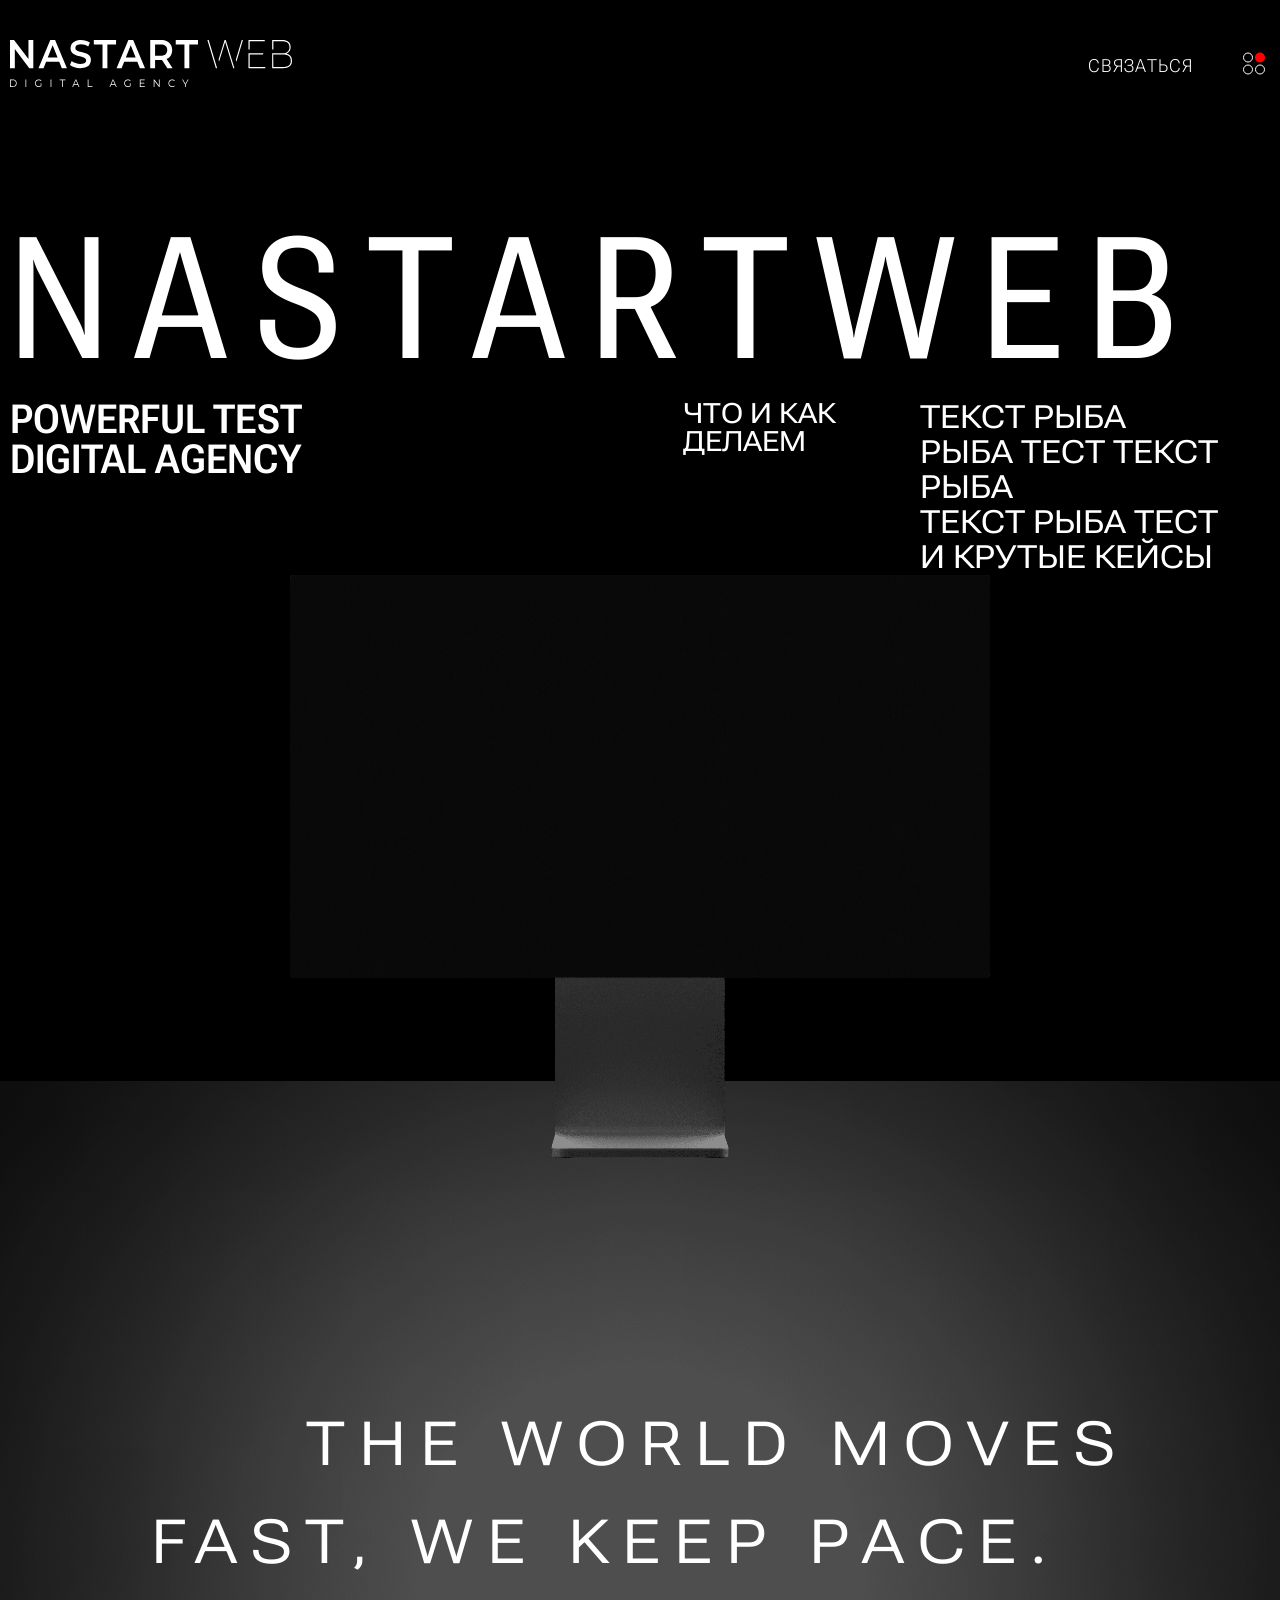
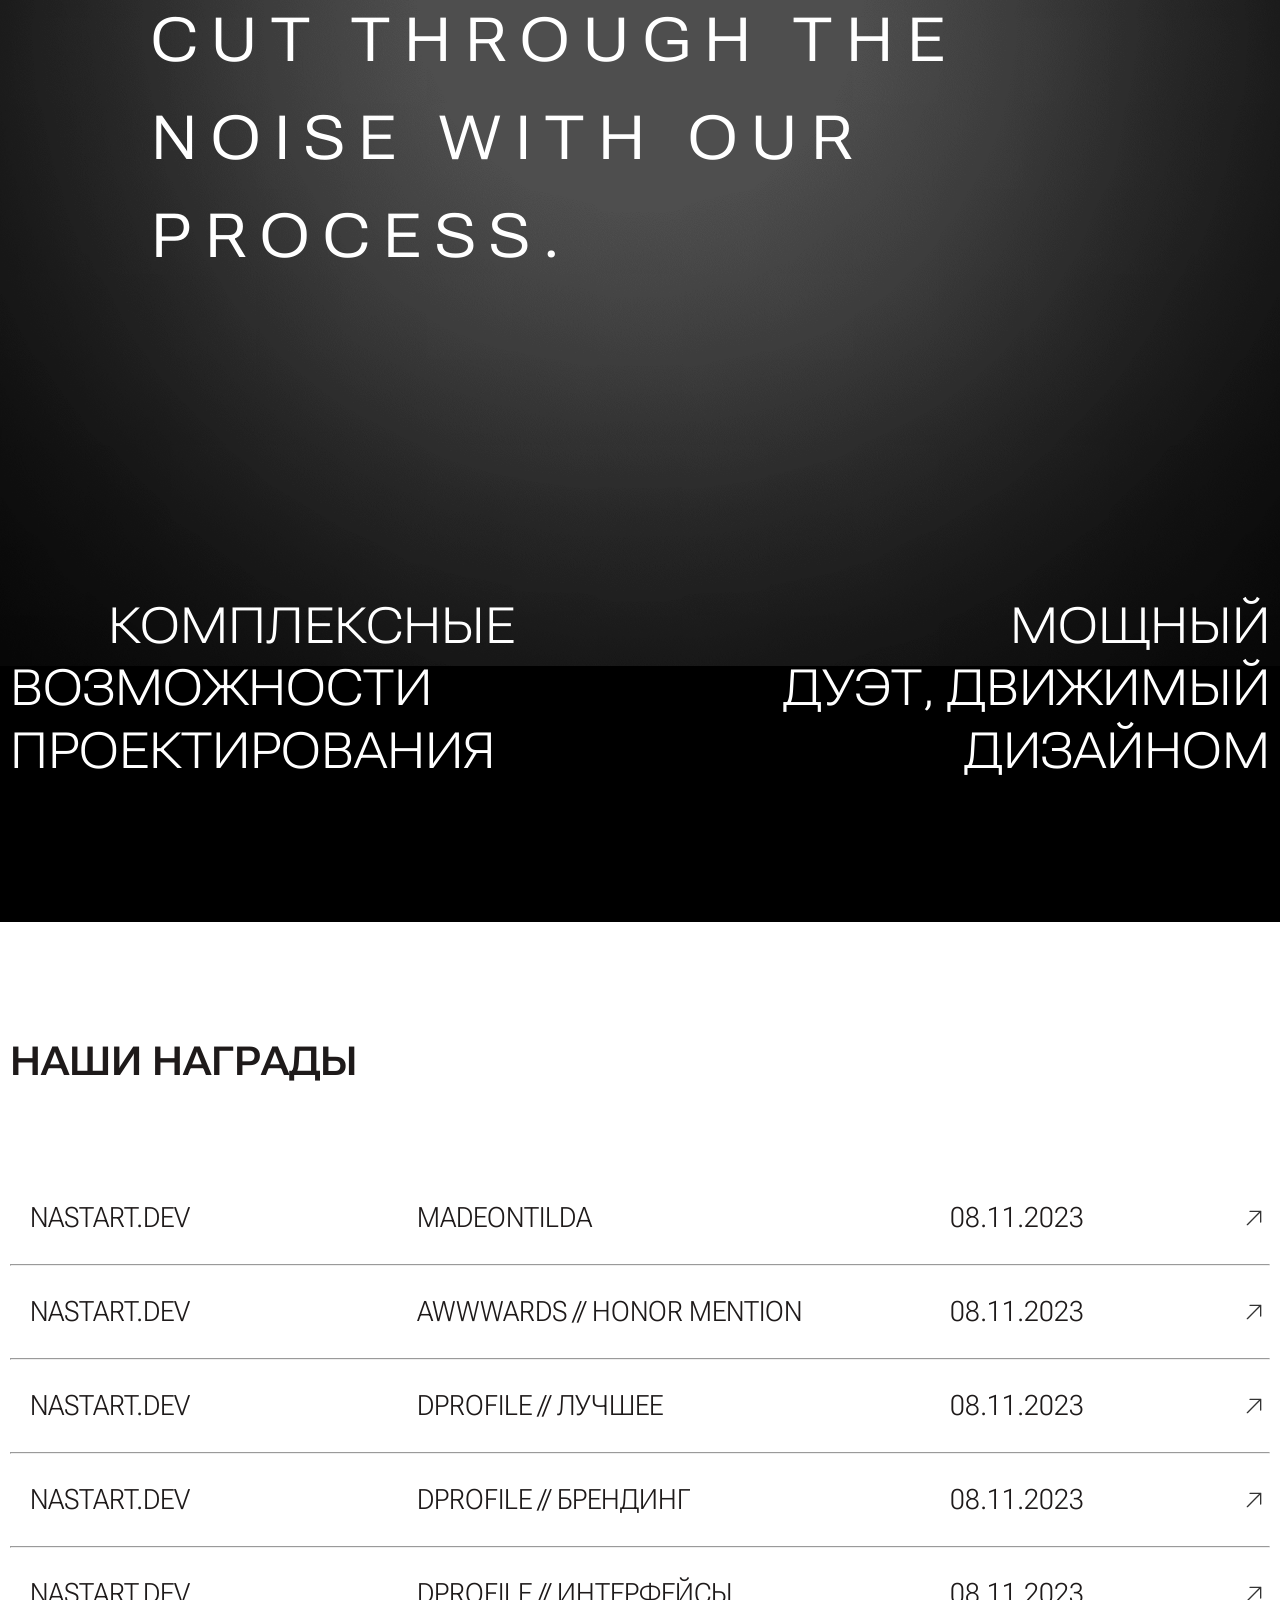
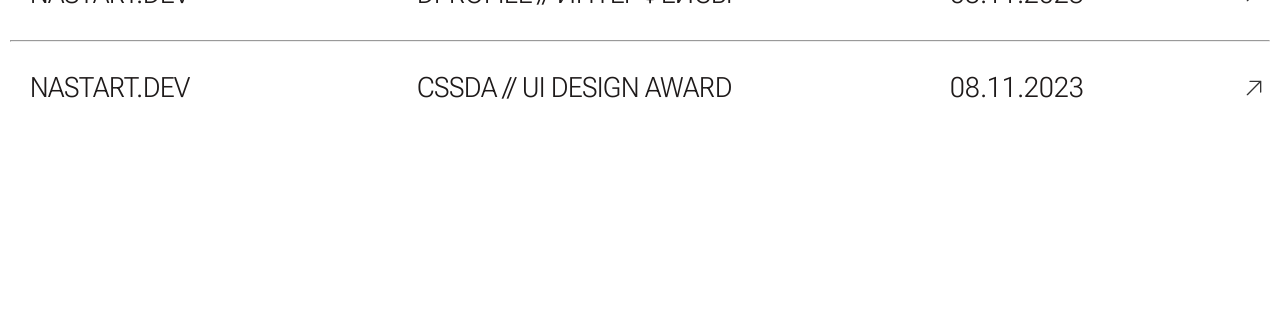
==== index.html @ 8ab06f4d "new" ====
<!DOCTYPE html>
<html lang="ru">

<head>
  <meta charset="UTF-8" />
  <meta name="viewport" content="width=device-width, initial-scale=1.0" />
  <link rel="stylesheet" href="style.css" />
  <link rel="stylesheet" href="./fonts/stylesheet.css">
  <title></title>

</head>

<body>

  <header class="header  ">

    <div class="nav container">
      <a href="" class="nav_logo">
        <img src="./img/LOGO.svg" alt="" class="logo">
      </a>
      <div class="nav_menu">
        <a href="" class="nav_contact">СВЯЗАТЬСЯ</a>
        <div class="nav_menuBtn"><img src="./img/menu button.svg" alt=""></div>
      </div>
    </div>

    <div class="container">
      <h1 class="heading">NASTARTWEB</h1>

      <div class="text_desc">
        <h2 class="title">powerful test Digital&nbsp;Agency</h2>

        <div class="description">

          <p class="desc_itemo">что и&nbsp;как делаем</p>

          <p class="desc_item">текст рыба рыба&nbsp;тест&nbsp;текст рыба текст&nbsp;рыба&nbsp;тест и&nbsp;крутые кейсы</p>

        </div>

      </div>
      <div id="aside1">
        <div class="screen">
          <video autoplay loop muted class="pcvideo">

            <source src="./img/case.mp4" type="video/mp4"></source>
          </video>
        </div>
      </div>

    </div>

    <div class="bgvideo">
      <video autoplay loop muted>

        <source src="./img/bg.mp4" type="video/mp4"></source>
      </video>
    </div>

  </header>

  <section class="info container">
    <div class="info_back">

    </div>
    <div class="info_descrip">
      <div class="info_desc"> The world moves fast, we keep pace. Cut through the noise with our process.</div>
    </div>

    <div class="info_text">

      <p class="info_complex">комплексные возможности проектирования</з>

        <div class="info-power_mobile">
          <p class="info_powerful">мощный дуэт, движимый дизайном</p>

        </div>

    </div>

  </section>

  <section class="awards ">
    <div class="awards_body container">
      <div class="awards_head">
        наши НАГРАДЫ
      </div>

      <ul class="awards_list">
        <li class="awards_item ">

          <div class="awards_company">nastart.dev</div>

          <div class="hidden-block">
          </div>

          <div class="awards_desc">
            <div class="awards_name">Madeontilda</div>
            <div class="awards_mobile">
              <div class="awards_date">08.11.2023</div>
              <img class="awards_img" src="./img/Arrow_Up_Right_MD.svg" alt="">

            </div>
          </div>
        </li>
        <hr class="awards_line">
        <li class="awards_item">

          <div class="awards_company">nastart.dev</div>
          <div class="hidden-block">
          </div>
          <div class="awards_desc">
            <div class="awards_name">awwwards // Honor Mention</div>
            <div class="awards_mobile">
              <div class="awards_date">08.11.2023</div>
              <img class="awards_img" src="./img/Arrow_Up_Right_MD.svg" alt="">
            </div>
          </div>
        </li>
        <hr class="awards_line">

        <li class="awards_item">

          <div class="awards_company">nastart.dev</div>
          <div class="hidden-block">
          </div>
          <div class="awards_desc">
            <div class="awards_name">dprofile // лучшее</div>
            <div class="awards_mobile">
              <div class="awards_date">08.11.2023</div>
              <img class="awards_img" src="./img/Arrow_Up_Right_MD.svg" alt="">
            </div>
          </div>
        </li>
        <hr class="awards_line">

        <li class="awards_item">

          <div class="awards_company">nastart.dev</div>
          <div class="hidden-block">
          </div>
          <div class="awards_desc">
            <div class="awards_name">dprofile // брендинг</div>
            <div class="awards_mobile">
              <div class="awards_date">08.11.2023</div>
              <img class="awards_img" src="./img/Arrow_Up_Right_MD.svg" alt="">
            </div>
          </div>
        </li>
        <hr class="awards_line">

        <li class="awards_item">

          <div class="awards_company">nastart.dev</div>
          <div class="hidden-block">
          </div>
          <div class="awards_desc">
            <div class="awards_name">dprofile // интерфейсы</div>
            <div class="awards_mobile">
              <div class="awards_date">08.11.2023</div>
              <img class="awards_img" src="./img/Arrow_Up_Right_MD.svg" alt="">
            </div>
          </div>
        </li>
        <hr class="awards_line">

        <li class="awards_item">

          <div class="awards_company">nastart.dev</div>
          <div class="hidden-block">
          </div>
          <div class="awards_desc">
            <div class="awards_name">CSSDA // UI&nbsp;Design Award</div>
            <div class="awards_mobile">
              <div class="awards_date">08.11.2023</div>
              <img class="awards_img" src="./img/Arrow_Up_Right_MD.svg" alt="">
            </div>
          </div>
        </li>

      </ul>

    </div>

  </section>




  
  <footer></footer>

  <script src="script.js"></script>
</body>

</html>
---- style.css ----
@import url('https://fonts.googleapis.com/css2?family=Roboto+Flex:opsz,wght@8..144,100..1000&display=swap');

* {
  padding:0;
  margin:0;
  box-sizing:border-box;
}
:root {
  --main-dark-color:#2E2D2B;
  --accent-color:#dbfb7d;
  --hover-color:#1a61c7;
}
html {
  scroll-behavior:smooth;
}
body {
  background-color:#000000;
  color:#ffffff;
  font-family:"Roboto Flex",sans-serif;
}
.container {
  max-width:1720px;
  margin:0 auto;
  padding:0px 10px;
}
a {
  display:inline-block;
  text-decoration:none;
  color:inherit;
}
button {
  cursor:pointer;
}
li {
  list-style:none;
}
/*HEADER*/

.header {
  position:relative;
}
.bgvideo {
  display:flex;
  justify-content:right;
  position:absolute;
  background:url('video.png');
  background-size:contain;
  z-index:-2;
  top:0px;
  width:100%;
  overflow:hidden;
  height:1140px;
}
.nav_logo {
  max-width:282px;
}
.nav {
  padding-top:40px;
  align-items:center;
  text-align:center;
  display:flex;
  justify-content:space-between;
}
.nav_menu {
  display:flex;
  align-items:center;
}
.nav_contact {
  letter-spacing:1px;
  font-size:18px;
  font-weight:200;
  line-height:24px;
  margin-right:45px;
}
.nav_menuBtn {
  cursor:pointer;
  max-width:32px;
}
.heading {
  font-size:261px;
  padding-top:109px;
  font-weight:500;
  letter-spacing:33px;
}
.title {
  font-size:40px;
  font-weight:600;
  line-height:40px;
  text-align:left;
  text-transform:uppercase;
  max-width:420px;
}
.description {
  text-transform:uppercase;
  font-size:28px;
  font-weight:476;
  line-height:28px;
  text-align:left;
  display:flex;
}
.desc_itemo {
  font-size:28px;
  font-weight:476;
  line-height:28px;
  margin-right:37px;
  max-width:200px;
  font-variation-settings:'wdth'133,'GRAD'0,'slnt'0,'XTRA'468,'XOPQ'96,'YOPQ'79,'YTLC'514,'YTUC'712,'YTAS'750,'YTDE'-203,'YTFI'738;
}
.desc_item {
  font-size:32px;
  margin-right:0px;
  max-width:350px;
  font-weight:476;
  line-height:35px;
  font-variation-settings:'wdth'133,'GRAD'0,'slnt'0,'XTRA'468,'XOPQ'96,'YOPQ'79,'YTLC'514,'YTUC'712,'YTAS'750,'YTDE'-203,'YTFI'738;
}
.text_desc {
  display:flex;
  justify-content:space-between;
}
.screen {
  position:sticky;
  text-align:center;
  z-index:-1;
  margin:0 auto;
  width:700px;
  background-image:url(./img/main.png);
  background-repeat:no-repeat;
  top:408px;
  left:0;
  height:700px;
  background-size:contain;
  bottom:0;
  right:0;
}
#aside1 {
  z-index:10;
}
.sticky {
  position:fixed;
  z-index:-1;
}
.stop {
  position:relative;
}
.pcvideo {
  padding-top:4px;
  max-width:693px;
}
/*INFO*/

.info_back {
  overflow:hidden;
  position:absolute;
  left:0px;
  top:1141px;
  width:100%;
  background-position:center;
  height:2148px;
  background-image:url(./img/backgraind-info.png);
  z-index:-2;
  background-repeat:no-repeat;
  background-size:100%;
}
.info {
  display:flex;
  text-align:center;
  flex-direction:column;
}
.info_descrip {
  display:flex;
  flex-direction:column;
  justify-content:center;
  align-items:center;
}
.info_desc {
  text-indent:155px;
  margin-top:323px;
  max-width:1156px;
  margin-bottom:395px;
  font-size:99px;
  font-weight:476;
  letter-spacing:14px;
  line-height:98px;
  text-align:left;
  font-variation-settings:'wdth'133,'GRAD'0,'slnt'0,'XTRA'468,'XOPQ'96,'YOPQ'79,'YTLC'514,'YTUC'712,'YTAS'750,'YTDE'-203,'YTFI'738;
  text-transform:uppercase;
}
.info_text {
  margin-bottom:250px;
  display:flex;
  justify-content:space-between;
  font-size:48px;
}
.info_complex {
  text-align:left;
  max-width:500px;
  font-size:60px;
  text-indent:98px;
  line-height:62.4px;
  text-transform:uppercase;
  font-variation-settings:'wdth'133,'GRAD'0,'slnt'0,'XTRA'468,'XOPQ'96,'YOPQ'79,'YTLC'514,'YTUC'712,'YTAS'750,'YTDE'-203,'YTFI'738;
}
.info_powerful {
  text-align:right;
  text-transform:uppercase;
  max-width:500px;
  font-size:60px;
  text-indent:160px;
  line-height:62.4px;
  font-variation-settings:'wdth'133,'GRAD'0,'slnt'0,'XTRA'468,'XOPQ'96,'YOPQ'79,'YTLC'514,'YTUC'712,'YTAS'750,'YTDE'-203,'YTFI'738;
}
/*AWARDS*/
.awards {
  background-color:#ffffff;
  color:#1e1a1a;
}
.awards_head {
  padding-top:120px;
  margin-bottom:90px;
  text-transform:uppercase;
  font-size:40px;
  font-weight:600;
  line-height:40px;
  text-align:left;
  font-variation-settings:'wdth'129,'GRAD'0,'slnt'0,'XTRA'468,'XOPQ'96,'YOPQ'79,'YTLC'514,'YTUC'712,'YTAS'750,'YTDE'-203,'YTFI'738;
}
.awards_list {
  padding-bottom:200px;
}
.awards_item {
  position:relative;
  padding:30px 0px 30px 20px;
  display:flex;
  justify-content:space-between;
  font-size:28px;
  font-weight:300;
  line-height:32px;
  text-transform:uppercase;
}
.awards_desc {
  display:flex;
  width:853px;
  justify-content:space-between;
}
.awards_name {
  width:386px;
}
.awards_date {
  justify-content:end;
  text-align:right;
}
.awards_mobile {
  display:flex;
  justify-content:space-between;
  width:320px;
}
.awards_img {
  width:32px;
}
/*HOVER*/
.awards_item {
  position:relative;
}
.hidden-block {
  background-image:url(./img/card.png);
  position:absolute;
  width:300px;
  height:320px;
  left:320px;
  top:-100px;
  background-repeat:no-repeat;
  background-size:contain;
  z-index:1;
  opacity:0;
  transition:0.7s;
}
.awards_item:hover .hidden-block {
  opacity:1;
  transition:0.7s;
  z-index:1;
}
@media(max-width:1800px) {
  .heading {
  font-size:235px;
}
}@media(max-width:1650px) {
  .heading {
  font-size:214px;
  letter-spacing:27px;
}
.hidden-block {
  width:300px;
  height:244px;
  left:207px;
  top:-94px;
}
}@media(max-width:1450px) {
  .heading {
  font-size:183px;
}
}@media(max-width:1300px) {
  .hidden-block {
  display:none;
}
.heading {
  font-size:170px;
  letter-spacing:27px;
}
.info_desc {
  text-indent:155px;
  margin-top:120px;
  max-width:979px;
  margin-bottom:310px;
  font-size:61px;
}
.info_complex {
  font-size:50px;
}
.info_powerful {
  font-size:50px;
}
.info_text {
  margin-bottom:140px;
}
.info_back {
  top:1081px;
  height:1185px;
}
}@media(max-width:1200px) {
  .heading {
  font-size:135px;
  letter-spacing:22px;
}
.bgvideo {
  display:flex;
  justify-content:center;
}
.awards_desc {
  display:flex;
  width:614px;
  justify-content:space-between;
}
.awards_name {
  width:192px;
}
}@media(max-width:960px) {
  .info_complex {
  margin-bottom:300px;
}
.heading {
  font-size:89px;
  padding-top:70px;
  letter-spacing:15px;
}
.info-power_mobile {
  display:flex;
  justify-content:end;
}
.pcvideo {
  padding-top:2px;
  max-width:460px;
}
.screen {
  margin-top:50px;
  max-width:460px;
  height:384px;
}
.text_desc {
  flex-direction:column;
}
.title {
  padding-top:100px;
  padding-bottom:50px;
}
.description {
  justify-content:space-between;
}
.bgvideo {
  height:1017px;
}
.info_text {
  flex-direction:column;
}
.awards_item {
  flex-direction:column;
  margin:0px;
}
.awards_name {
  margin-bottom:0px;
}
.awards_desc {
  width:100%;
}
.awards_img {
  height:34px;
}
.awards_company {
  margin-bottom:20px;
}
.awards_line {
  margin-bottom:20px;
  margin-top:20px;
}
}@media(max-width:640px) {
  .bgvideo {
  display:flex;
  justify-content:center;
  height:769px;
}
.nav_logo img {
  width:148px;
}
.nav_contact {
  display:none;
}
.container {
  padding:20px 20px 0px 20px;
}
.heading {
  font-size:46px;
  padding-top:37px;
  letter-spacing:5px;
}
.title {
  font-size:32px;
  padding-top:90px;
  line-height:34px;
  padding-bottom:44px;
}
.pcvideo {
  padding-top:2px;
  max-width:320px;
}
.screen {
  margin-top:50px;
  max-width:320px;
  height:271px;
}
.text_desc {
  flex-direction:column;
}
.description {
  justify-content:space-between;
}
.desc_itemo {
  font-size:20px;
  width:107px;
  margin-right:0px;
}
.desc_item {
  width:225px;
  text-align:right;
  line-height:28px;
  font-size:20px;
  margin-right:0px;
}
.info_desc {
  text-indent:50px;
  max-width:768px;
  font-size:40px;
  line-height:39px;
  letter-spacing:2px;
}
.info_complex {
  margin-bottom:400px;
  font-size:28px;
  max-width:301px;
  line-height:32px;
  text-indent:34px;
}
.info_powerful {
  font-size:28px;
  max-width:301px;
  line-height:32px;
}
.info_back {
  top:770px;
  background-size:148%;
  height:1021px;
}
.info-power_mobile {
  display:flex;
  justify-content:end;
}
.awards_mobile {
  display:flex;
  justify-content:space-between;
  width:214px;
}
}@media (max-width:480px) {
  .info_back {
  top:774px;
  background-size:230%;
  height:1021px;
}
.info_desc {
  text-indent:67px;
  max-width:768px;
  font-size:40px;
  line-height:39px;
  letter-spacing:4px;
}
.info_complex {
  margin-bottom:400px;
  font-size:28px;
  max-width:301px;
  line-height:39px;
  text-indent:68px;
  letter-spacing:4px;
}
.info_powerful {
  font-size:28px;
  max-width:301px;
  line-height:35px;
  letter-spacing:2px;
  text-indent:0px;
}
.awards_mobile {
  width:100%;
  display:flex;
  justify-content:space-between;
}
.awards_desc {
  flex-direction:column;
}
.awards_name {
  margin-bottom:40px;
  width:321px;
}
.awards_head {
  font-size:32px;
}
}
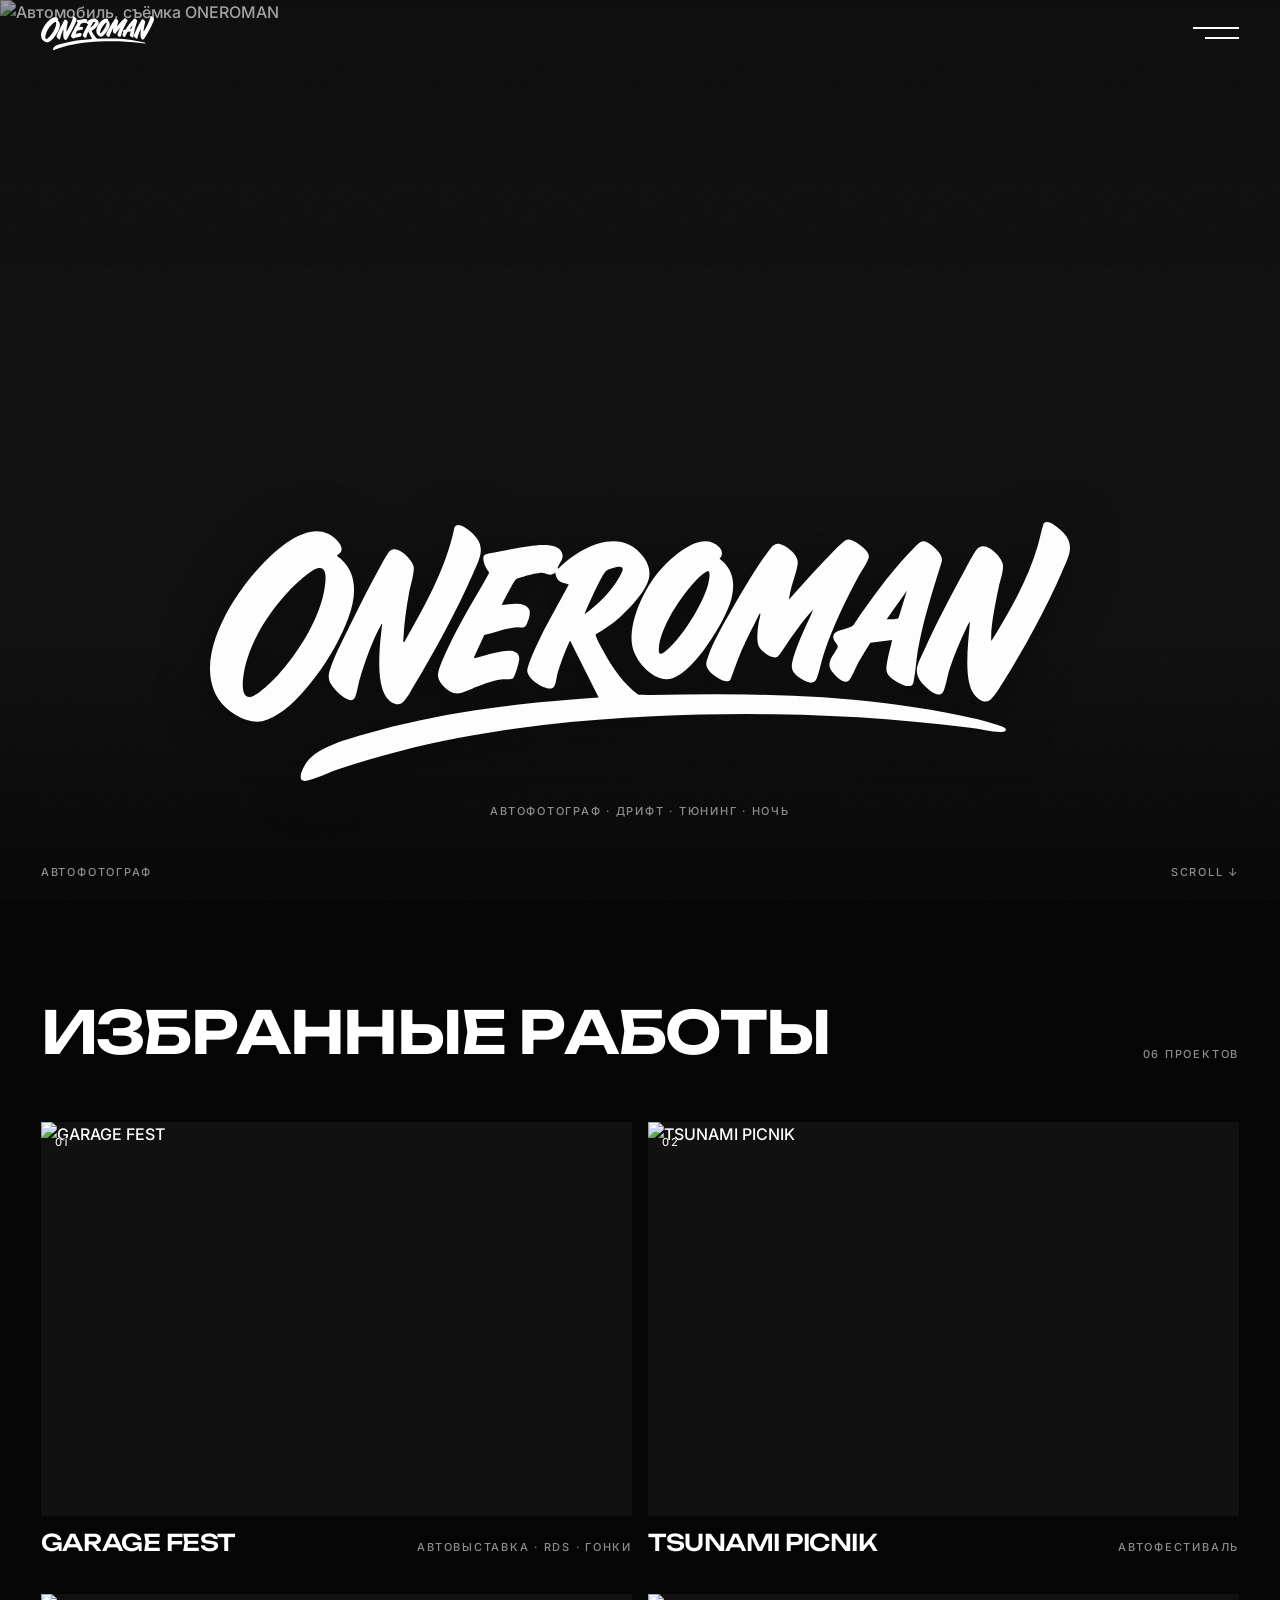
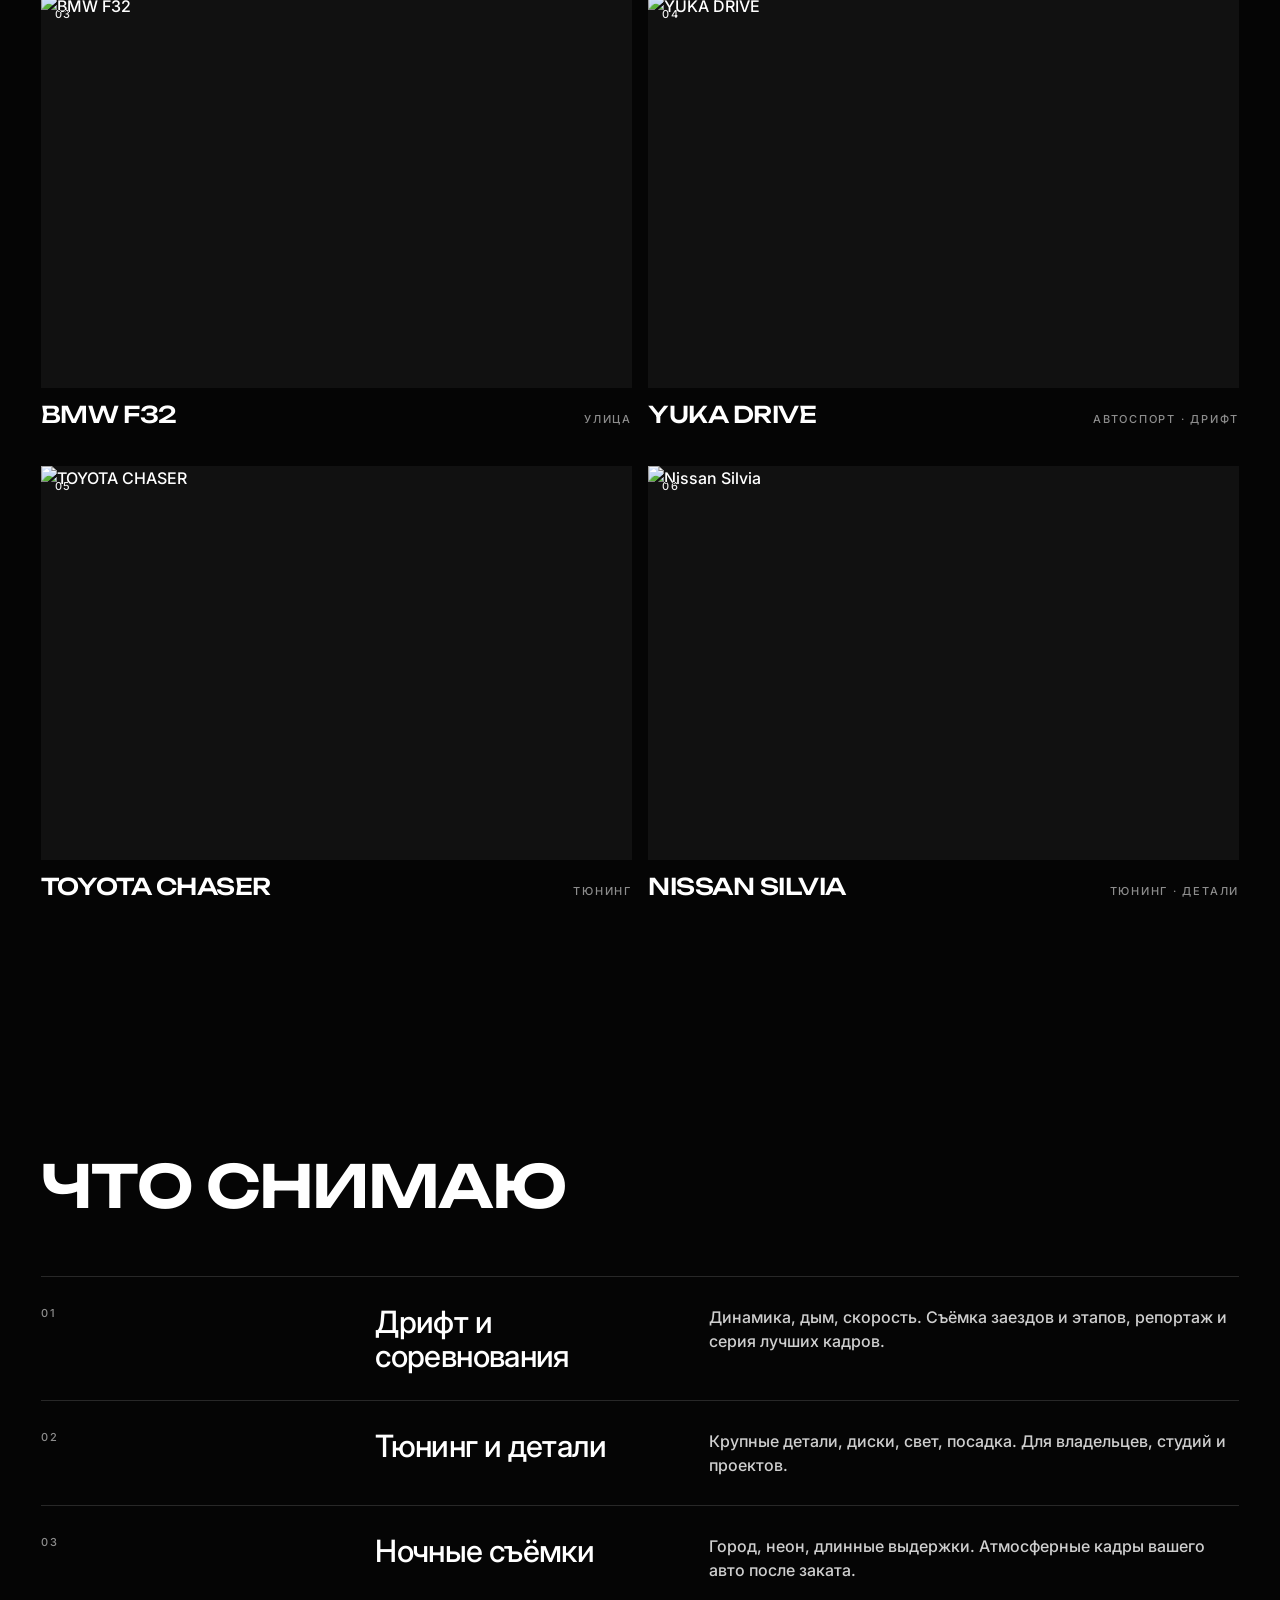
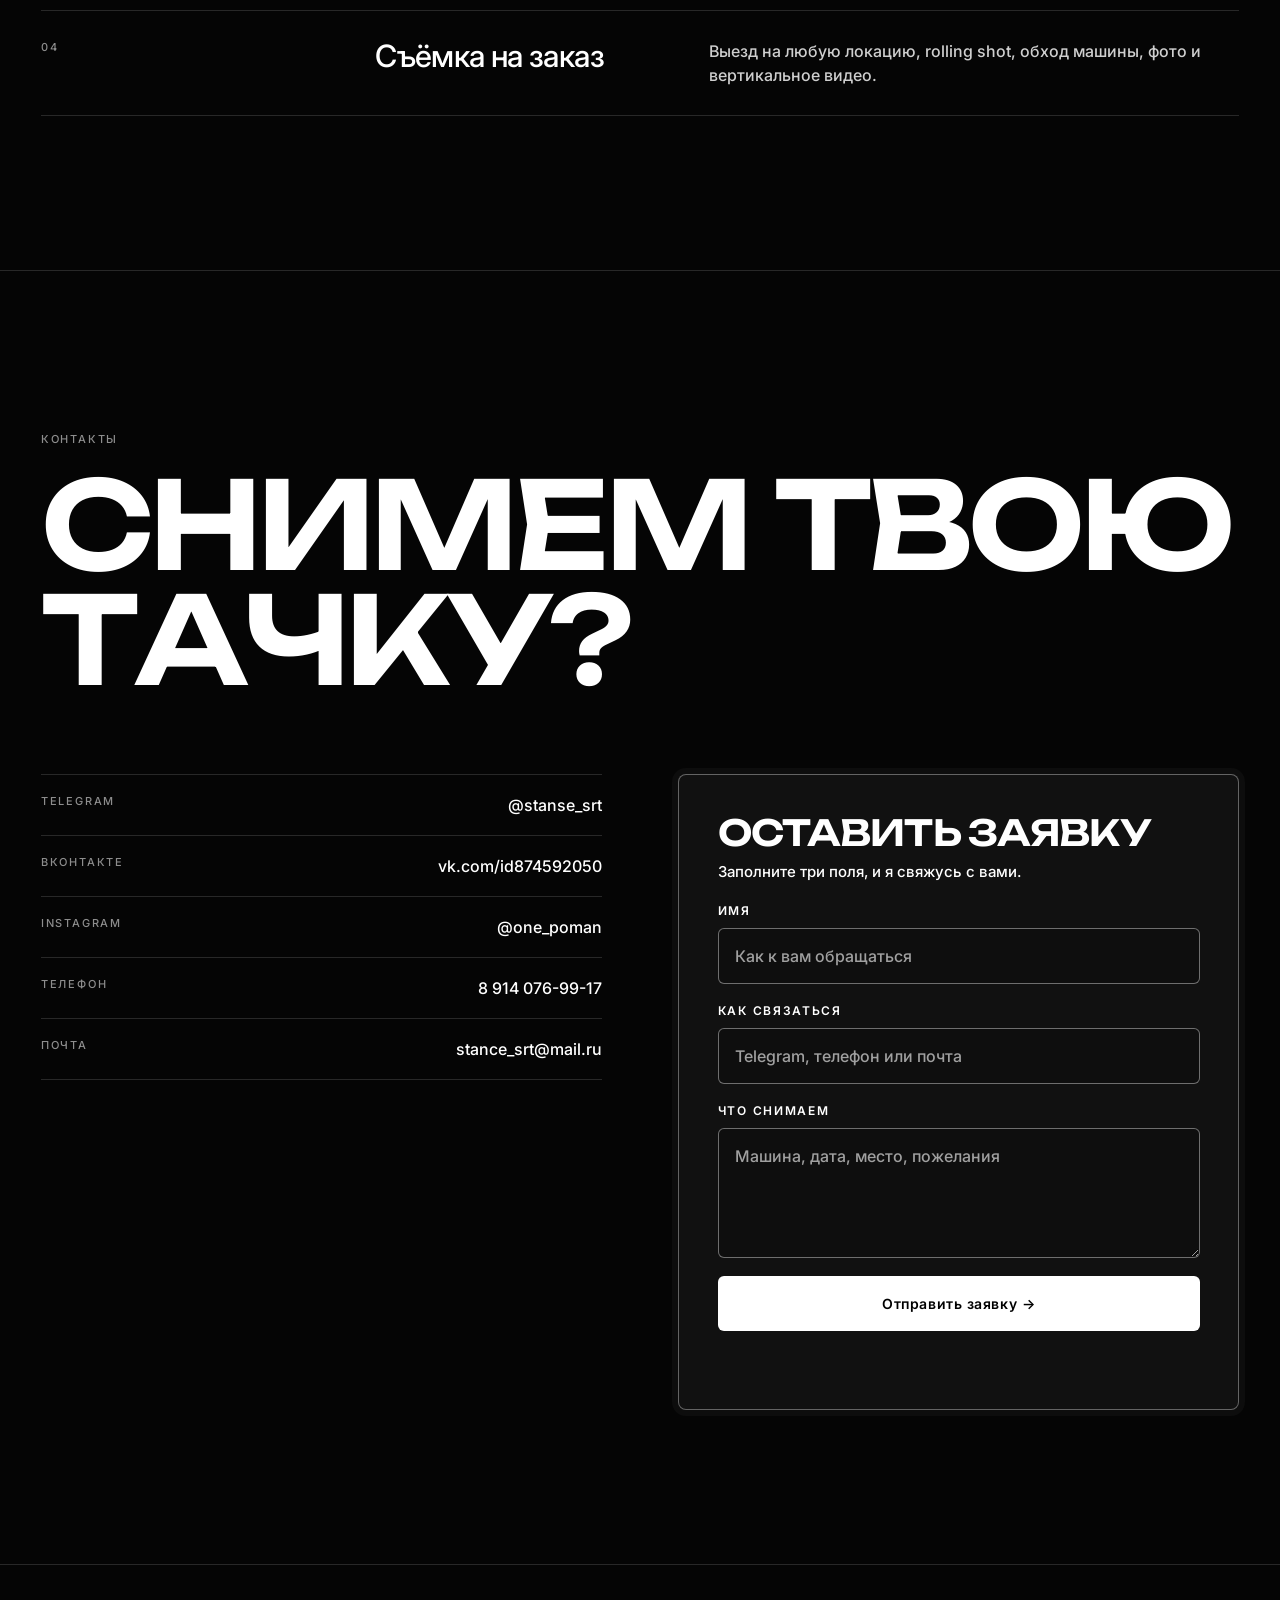
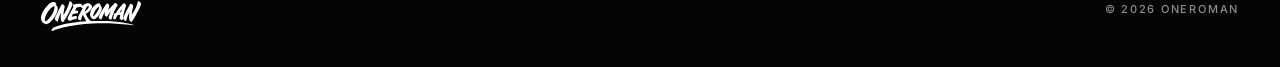
==== commit 48919ce1: "Launch ONEROMAN site" ====
--- a/index.html
+++ b/index.html
@@ -1,196 +1,276 @@
-<!DOCTYPE html>
+<!doctype html>
 <html lang="ru">
-
-<head>
-  <meta charset="UTF-8" />
-  <meta name="viewport" content="width=device-width, initial-scale=1.0" />
-  <link rel="stylesheet" href="style.css" />
-  <link rel="stylesheet" href="./fonts/stylesheet.css">
-  <title></title>
-
-</head>
-
-<body>
-
-  <header class="header  ">
-
-    <div class="nav container">
-      <a href="" class="nav_logo">
-        <img src="./img/LOGO.svg" alt="" class="logo">
+  <head>
+    <meta charset="UTF-8" />
+    <meta
+      name="viewport"
+      content="width=device-width, initial-scale=1, viewport-fit=cover"
+    />
+    <title>ONEROMAN — автофотограф</title>
+    <meta
+      name="description"
+      content="ONEROMAN — автофотограф. Дрифт, тюнинг, ночные съёмки, мотоспорт."
+    />
+    <meta name="theme-color" content="#050505" />
+    <meta property="og:title" content="ONEROMAN — автофотограф" />
+    <link rel="icon" href="assets/favicon.ico" />
+
+    <!-- Шрифты -->
+    <link rel="preconnect" href="https://fonts.googleapis.com" />
+    <link rel="preconnect" href="https://fonts.gstatic.com" crossorigin />
+    <link
+      href="https://fonts.googleapis.com/css2?family=Inter:wght@400;500;600&family=Unbounded:wght@500;600&display=swap"
+      rel="stylesheet"
+    />
+
+    <!-- Все стили сайта -->
+    <link rel="stylesheet" href="css/styles.css" />
+  </head>
+  <body>
+    <!-- ШАПКА: логотип и кнопка меню -->
+    <header class="site-header" id="site-header">
+      <a class="site-header__logo" href="#top" aria-label="ONEROMAN — наверх">
+        <img src="assets/logo.svg" alt="ONEROMAN" />
       </a>
-      <div class="nav_menu">
-        <a href="" class="nav_contact">СВЯЗАТЬСЯ</a>
-        <div class="nav_menuBtn"><img src="./img/menu button.svg" alt=""></div>
-      </div>
+      <button
+        class="menu-toggle"
+        id="menu-toggle"
+        type="button"
+        aria-label="Открыть меню"
+        aria-expanded="false"
+      >
+        <span></span><span></span>
+      </button>
+    </header>
+
+    <!-- МЕНЮ на весь экран -->
+    <nav class="fullscreen-menu" aria-label="Главное меню">
+      <a class="fullscreen-menu__link" id="menu-about-link" href="#about"
+        >Обо мне</a
+      >
+      <a class="fullscreen-menu__link" href="#works">Работы</a>
+      <a class="fullscreen-menu__link" href="#services">Услуги</a>
+      <a class="fullscreen-menu__link" href="#contact">Контакты</a>
+      <span class="caption">@one_poman · @stanse_srt</span>
+    </nav>
+
+    <main id="top">
+      <!-- ПЕРВЫЙ ЭКРАН: фото и большой логотип -->
+      <section class="hero">
+        <picture>
+          <source
+            media="(max-width: 820px)"
+            srcset=""
+            id="hero-source-mobile"
+          />
+          <img
+            class="hero__photo"
+            id="hero-photo"
+            alt="Автомобиль, съёмка ONEROMAN"
+            fetchpriority="high"
+          />
+        </picture>
+        <div class="hero__content" id="hero-content">
+          <img
+            class="hero__logo"
+            src="assets/logo.svg"
+            alt="ONEROMAN — автофотограф"
+          />
+          <p class="caption">Автофотограф · дрифт · тюнинг · ночь</p>
+        </div>
+        <div class="hero__hint caption">
+          <span>Автофотограф</span><span>Scroll ↓</span>
+        </div>
+      </section>
+
+      <!-- ОБО МНЕ: видео на фоне и текст, который проявляется при скролле.
+         Блок скрыт, пока в js/site-data.js не указано видео. -->
+      <section class="about-video" id="about" hidden>
+        <video
+          class="about-video__player"
+          id="about-video"
+          muted
+          loop
+          playsinline
+          preload="none"
+          aria-hidden="true"
+        ></video>
+        <div class="about-video__inner">
+          <span class="caption">Фотограф</span>
+          <h2 class="section-title" data-split-text>Обо мне</h2>
+          <p class="about-video__text" id="about-text"></p>
+        </div>
+      </section>
+
+      <!-- КАТАЛОГ РАБОТ (карточки создаёт js/main.js из списка в js/site-data.js) -->
+      <section class="section" id="works">
+        <div class="section__inner">
+          <div class="section__head">
+            <h2 class="section-title" data-split-text>Избранные работы</h2>
+            <span class="caption reveal" id="works-count"></span>
+          </div>
+          <div class="works-grid" id="works-grid"></div>
+        </div>
+      </section>
+
+      <!-- УСЛУГИ -->
+      <section class="section" id="services">
+        <div class="section__inner">
+          <div class="section__head">
+            <h2 class="section-title" data-split-text>Что снимаю</h2>
+          </div>
+          <div id="services-list"></div>
+        </div>
+      </section>
+
+      <!-- КОНТАКТЫ И ЗАЯВКА -->
+      <section class="section contact" id="contact">
+        <div class="section__inner">
+          <span class="caption reveal">Контакты</span>
+          <h2 class="contact__title" data-split-text>Снимем твою тачку?</h2>
+
+          <div class="contact__columns">
+            <div class="contact-links reveal">
+              <a href="https://t.me/stanse_srt" target="_blank" rel="noopener"
+                ><span class="caption">Telegram</span
+                ><span>@stanse_srt</span></a
+              >
+              <a
+                href="https://vk.com/id874592050"
+                target="_blank"
+                rel="noopener"
+                ><span class="caption">ВКонтакте</span
+                ><span>vk.com/id874592050</span></a
+              >
+              <a
+                href="https://www.instagram.com/one_poman/"
+                target="_blank"
+                rel="noopener"
+                ><span class="caption">Instagram</span
+                ><span>@one_poman</span></a
+              >
+              <a href="tel:+79140769917"
+                ><span class="caption">Телефон</span
+                ><span>8 914 076-99-17</span></a
+              >
+              <a href="mailto:stance_srt@mail.ru"
+                ><span class="caption">Почта</span
+                ><span>stance_srt@mail.ru</span></a
+              >
+            </div>
+
+            <form class="request-form reveal" id="request-form" novalidate>
+              <h3 class="request-form__title">Оставить заявку</h3>
+              <p class="request-form__hint">
+                Заполните три поля, и я свяжусь с вами.
+              </p>
+
+              <div class="request-form__field">
+                <label for="field-name">Имя</label>
+                <input
+                  id="field-name"
+                  name="name"
+                  placeholder="Как к вам обращаться"
+                  autocomplete="name"
+                  required
+                />
+              </div>
+              <div class="request-form__field">
+                <label for="field-contact">Как связаться</label>
+                <input
+                  id="field-contact"
+                  name="contact"
+                  placeholder="Telegram, телефон или почта"
+                  autocomplete="off"
+                  required
+                />
+              </div>
+              <div class="request-form__field">
+                <label for="field-message">Что снимаем</label>
+                <textarea
+                  id="field-message"
+                  name="message"
+                  placeholder="Машина, дата, место, пожелания"
+                  required
+                ></textarea>
+              </div>
+
+              <!-- Скрытое поле-ловушка для спам-ботов: людям его не видно -->
+              <input
+                class="request-form__trap"
+                type="text"
+                name="_gotcha"
+                tabindex="-1"
+                autocomplete="off"
+                aria-hidden="true"
+              />
+
+              <button class="button" id="request-submit" type="submit">
+                Отправить заявку →
+              </button>
+              <p
+                class="request-form__status"
+                id="request-status"
+                role="status"
+                aria-live="polite"
+              ></p>
+            </form>
+          </div>
+        </div>
+      </section>
+    </main>
+
+    <footer class="site-footer">
+      <img src="assets/logo.svg" alt="ONEROMAN" />
+      <span class="caption">© 2026 ONEROMAN</span>
+    </footer>
+
+    <!-- СТРАНИЦА РАБОТЫ (наполняется скриптом при открытии работы) -->
+    <div
+      class="project-page"
+      id="project-page"
+      role="dialog"
+      aria-modal="true"
+      aria-label="Работа"
+    ></div>
+
+    <!-- ПРОСМОТР ФОТО НА ВЕСЬ ЭКРАН -->
+    <div
+      class="lightbox"
+      id="lightbox"
+      role="dialog"
+      aria-label="Просмотр фото"
+    >
+      <span class="lightbox__counter caption" id="lightbox-counter"></span>
+      <button
+        class="lightbox__button lightbox__close"
+        id="lightbox-close"
+        type="button"
+        aria-label="Закрыть"
+      >
+        ✕
+      </button>
+      <button
+        class="lightbox__button lightbox__arrow lightbox__arrow--prev"
+        id="lightbox-prev"
+        type="button"
+        aria-label="Назад"
+      >
+        ←
+      </button>
+      <img class="lightbox__image" id="lightbox-image" alt="" />
+      <button
+        class="lightbox__button lightbox__arrow lightbox__arrow--next"
+        id="lightbox-next"
+        type="button"
+        aria-label="Вперёд"
+      >
+        →
+      </button>
     </div>
 
-    <div class="container">
-      <h1 class="heading">NASTARTWEB</h1>
-
-      <div class="text_desc">
-        <h2 class="title">powerful test Digital&nbsp;Agency</h2>
-
-        <div class="description">
-
-          <p class="desc_itemo">что и&nbsp;как делаем</p>
-
-          <p class="desc_item">текст рыба рыба&nbsp;тест&nbsp;текст рыба текст&nbsp;рыба&nbsp;тест и&nbsp;крутые кейсы</p>
-
-        </div>
-
-      </div>
-      <div id="aside1">
-        <div class="screen">
-          <video autoplay loop muted class="pcvideo">
-
-            <source src="./img/case.mp4" type="video/mp4"></source>
-          </video>
-        </div>
-      </div>
-
-    </div>
-
-    <div class="bgvideo">
-      <video autoplay loop muted>
-
-        <source src="./img/bg.mp4" type="video/mp4"></source>
-      </video>
-    </div>
-
-  </header>
-
-  <section class="info container">
-    <div class="info_back">
-
-    </div>
-    <div class="info_descrip">
-      <div class="info_desc"> The world moves fast, we keep pace. Cut through the noise with our process.</div>
-    </div>
-
-    <div class="info_text">
-
-      <p class="info_complex">комплексные возможности проектирования</з>
-
-        <div class="info-power_mobile">
-          <p class="info_powerful">мощный дуэт, движимый дизайном</p>
-
-        </div>
-
-    </div>
-
-  </section>
-
-  <section class="awards ">
-    <div class="awards_body container">
-      <div class="awards_head">
-        наши НАГРАДЫ
-      </div>
-
-      <ul class="awards_list">
-        <li class="awards_item ">
-
-          <div class="awards_company">nastart.dev</div>
-
-          <div class="hidden-block">
-          </div>
-
-          <div class="awards_desc">
-            <div class="awards_name">Madeontilda</div>
-            <div class="awards_mobile">
-              <div class="awards_date">08.11.2023</div>
-              <img class="awards_img" src="./img/Arrow_Up_Right_MD.svg" alt="">
-
-            </div>
-          </div>
-        </li>
-        <hr class="awards_line">
-        <li class="awards_item">
-
-          <div class="awards_company">nastart.dev</div>
-          <div class="hidden-block">
-          </div>
-          <div class="awards_desc">
-            <div class="awards_name">awwwards // Honor Mention</div>
-            <div class="awards_mobile">
-              <div class="awards_date">08.11.2023</div>
-              <img class="awards_img" src="./img/Arrow_Up_Right_MD.svg" alt="">
-            </div>
-          </div>
-        </li>
-        <hr class="awards_line">
-
-        <li class="awards_item">
-
-          <div class="awards_company">nastart.dev</div>
-          <div class="hidden-block">
-          </div>
-          <div class="awards_desc">
-            <div class="awards_name">dprofile // лучшее</div>
-            <div class="awards_mobile">
-              <div class="awards_date">08.11.2023</div>
-              <img class="awards_img" src="./img/Arrow_Up_Right_MD.svg" alt="">
-            </div>
-          </div>
-        </li>
-        <hr class="awards_line">
-
-        <li class="awards_item">
-
-          <div class="awards_company">nastart.dev</div>
-          <div class="hidden-block">
-          </div>
-          <div class="awards_desc">
-            <div class="awards_name">dprofile // брендинг</div>
-            <div class="awards_mobile">
-              <div class="awards_date">08.11.2023</div>
-              <img class="awards_img" src="./img/Arrow_Up_Right_MD.svg" alt="">
-            </div>
-          </div>
-        </li>
-        <hr class="awards_line">
-
-        <li class="awards_item">
-
-          <div class="awards_company">nastart.dev</div>
-          <div class="hidden-block">
-          </div>
-          <div class="awards_desc">
-            <div class="awards_name">dprofile // интерфейсы</div>
-            <div class="awards_mobile">
-              <div class="awards_date">08.11.2023</div>
-              <img class="awards_img" src="./img/Arrow_Up_Right_MD.svg" alt="">
-            </div>
-          </div>
-        </li>
-        <hr class="awards_line">
-
-        <li class="awards_item">
-
-          <div class="awards_company">nastart.dev</div>
-          <div class="hidden-block">
-          </div>
-          <div class="awards_desc">
-            <div class="awards_name">CSSDA // UI&nbsp;Design Award</div>
-            <div class="awards_mobile">
-              <div class="awards_date">08.11.2023</div>
-              <img class="awards_img" src="./img/Arrow_Up_Right_MD.svg" alt="">
-            </div>
-          </div>
-        </li>
-
-      </ul>
-
-    </div>
-
-  </section>
-
-
-
-
-  
-  <footer></footer>
-
-  <script src="script.js"></script>
-</body>
-
+    <!-- Сначала данные (их вы редактируете), потом логика -->
+    <script src="js/site-data.js"></script>
+    <script src="js/main.js"></script>
+  </body>
 </html>
--- a/css/styles.css
+++ b/css/styles.css
@@ -0,0 +1,951 @@
+/* ==========================================================
+   ONEROMAN — стили сайта
+
+   Содержание:
+    1. Переменные и сброс
+    2. Общие элементы (подписи, заголовки, кнопка)
+    3. Анимации появления
+    4. Шапка и меню
+    5. Первый экран
+    6. Видео-блок «Обо мне»
+    7. Секции и каталог работ
+    8. Услуги
+    9. Контакты и форма заявки
+   10. Подвал
+   11. Страница работы и галерея
+   12. Просмотр фото (lightbox)
+   13. Пользователям с отключёнными анимациями
+   ========================================================== */
+
+/* ---------- 1. Переменные и сброс ---------- */
+
+:root {
+  --color-bg: #050505;
+  --color-text: #ffffff;
+  --color-muted: #8d8d8d;
+  --color-line: rgba(255, 255, 255, 0.14);
+
+  --font-heading: "Unbounded", "Inter", sans-serif;
+  --font-text: "Inter", system-ui, sans-serif;
+
+  --ease-smooth: cubic-bezier(0.16, 0.84, 0.24, 1);
+  --page-padding: clamp(16px, 3.2vw, 48px); /* боковые поля страницы */
+}
+
+*,
+*::before,
+*::after {
+  box-sizing: border-box;
+  margin: 0;
+  padding: 0;
+}
+
+html {
+  scroll-behavior: smooth;
+  -webkit-text-size-adjust: 100%;
+}
+
+body {
+  background: var(--color-bg);
+  color: var(--color-text);
+  font: 500 16px/1.5 var(--font-text);
+  overflow-x: hidden;
+  -webkit-font-smoothing: antialiased;
+}
+
+/* Когда открыта работа или меню, основная страница не прокручивается */
+body.is-locked {
+  overflow: hidden;
+}
+
+img {
+  display: block;
+  max-width: 100%;
+}
+
+a {
+  color: inherit;
+  text-decoration: none;
+}
+
+button,
+input,
+textarea {
+  font: inherit;
+  color: inherit;
+}
+
+button {
+  background: none;
+  border: 0;
+  cursor: pointer;
+}
+
+::selection {
+  background: #fff;
+  color: #000;
+}
+
+:focus-visible {
+  outline: 2px solid #fff;
+  outline-offset: 3px;
+}
+
+/* Лёгкое «плёночное» зерно поверх всего сайта */
+body::after {
+  content: "";
+  position: fixed;
+  inset: 0;
+  z-index: 900;
+  pointer-events: none;
+  opacity: 0.05;
+  background-image: url("data:image/svg+xml,%3Csvg xmlns='http://www.w3.org/2000/svg' width='200' height='200'%3E%3Cfilter id='n'%3E%3CfeTurbulence type='fractalNoise' baseFrequency='.85' numOctaves='3'/%3E%3C/filter%3E%3Crect width='100%25' height='100%25' filter='url(%23n)'/%3E%3C/svg%3E");
+}
+
+/* ---------- 2. Общие элементы ---------- */
+
+/* Мелкая серая подпись заглавными буквами */
+.caption {
+  font-size: 11px;
+  letter-spacing: 0.16em;
+  text-transform: uppercase;
+  color: var(--color-muted);
+}
+
+.section-title {
+  font: 600 clamp(26px, 4.6vw, 64px) / 1.02 var(--font-heading);
+  letter-spacing: -0.03em;
+  text-transform: uppercase;
+}
+
+.button {
+  display: inline-flex;
+  align-items: center;
+  justify-content: center;
+  gap: 10px;
+  padding: 17px 26px;
+  border-radius: 6px;
+  background: #fff;
+  color: #000;
+  font-size: 14px;
+  font-weight: 600;
+  letter-spacing: 0.04em;
+  transition: background 0.3s;
+}
+
+.button:hover {
+  background: #d6d6d6;
+}
+
+.button[disabled] {
+  opacity: 0.5;
+  pointer-events: none;
+}
+
+/* ---------- 3. Анимации появления ----------
+   Блок проявляется из размытия, когда попадает в экран.
+   Класс .is-visible добавляет скрипт. */
+
+.reveal {
+  opacity: 0;
+  filter: blur(14px);
+  transform: translateY(30px);
+  transition:
+    opacity 1.1s var(--ease-smooth),
+    filter 1.1s var(--ease-smooth),
+    transform 1.1s var(--ease-smooth);
+  transition-delay: var(--delay, 0ms);
+}
+
+.reveal.is-visible {
+  opacity: 1;
+  filter: none;
+  transform: none;
+}
+
+/* Заголовки с data-split-text появляются по буквам */
+.split-word {
+  display: inline-block;
+  white-space: nowrap;
+}
+
+.split-letter {
+  display: inline-block;
+  opacity: 0;
+  filter: blur(10px);
+  transform: translateY(0.4em);
+  transition:
+    opacity 0.8s var(--ease-smooth),
+    filter 0.8s var(--ease-smooth),
+    transform 0.8s var(--ease-smooth);
+  transition-delay: calc(var(--letter-index) * 28ms);
+}
+
+.is-visible .split-letter {
+  opacity: 1;
+  filter: none;
+  transform: none;
+}
+
+/* ---------- 4. Шапка и меню ---------- */
+
+.site-header {
+  position: fixed;
+  inset: 0 0 auto;
+  z-index: 500;
+  display: flex;
+  justify-content: space-between;
+  align-items: center;
+  padding: 16px var(--page-padding);
+  transition:
+    background 0.4s,
+    backdrop-filter 0.4s;
+}
+
+/* После небольшой прокрутки шапка получает тёмную подложку */
+.site-header.is-solid {
+  background: rgba(5, 5, 5, 0.7);
+  backdrop-filter: blur(16px);
+  -webkit-backdrop-filter: blur(16px);
+}
+
+.site-header__logo img {
+  height: 34px;
+  width: auto;
+}
+
+/* Кнопка-бургер из двух линий */
+.menu-toggle {
+  width: 46px;
+  height: 30px;
+  display: grid;
+  align-content: center;
+  justify-items: end;
+  gap: 8px;
+}
+
+.menu-toggle span {
+  display: block;
+  height: 2px;
+  background: #fff;
+  transition: 0.4s var(--ease-smooth);
+}
+
+.menu-toggle span:first-child {
+  width: 46px;
+}
+.menu-toggle span:last-child {
+  width: 34px;
+}
+.menu-toggle:hover span:last-child {
+  width: 46px;
+}
+
+/* Бургер превращается в крестик */
+.menu-is-open .menu-toggle span:first-child {
+  transform: translateY(5px) rotate(45deg);
+}
+
+.menu-is-open .menu-toggle span:last-child {
+  width: 46px;
+  transform: translateY(-5px) rotate(-45deg);
+}
+
+.fullscreen-menu {
+  position: fixed;
+  inset: 0;
+  z-index: 400;
+  display: flex;
+  flex-direction: column;
+  justify-content: center;
+  padding: var(--page-padding);
+  background: rgba(5, 5, 5, 0.97);
+  opacity: 0;
+  visibility: hidden;
+  transition:
+    opacity 0.5s,
+    visibility 0.5s;
+}
+
+.menu-is-open .fullscreen-menu {
+  opacity: 1;
+  visibility: visible;
+}
+
+.fullscreen-menu__link {
+  font: 600 clamp(34px, 9vw, 96px) / 1.05 var(--font-heading);
+  text-transform: uppercase;
+  letter-spacing: -0.03em;
+  transition:
+    color 0.3s,
+    padding 0.5s var(--ease-smooth);
+}
+
+.fullscreen-menu__link:hover {
+  color: var(--color-muted);
+  padding-left: 14px;
+}
+
+.fullscreen-menu .caption {
+  margin-top: 30px;
+}
+
+/* ---------- 5. Первый экран ---------- */
+
+.hero {
+  position: relative;
+  height: 100vh;
+  height: 100svh;
+  overflow: hidden;
+}
+
+/* Фото медленно «отъезжает» при загрузке страницы */
+.hero__photo {
+  position: absolute;
+  inset: 0;
+  width: 100%;
+  height: 100%;
+  object-fit: cover;
+  filter: brightness(0.8);
+  animation: hero-zoom 14s var(--ease-smooth) both;
+}
+
+@media (max-width: 820px) {
+  .hero__photo {
+    object-position: 81% center; /* ← подвигай это число */
+  }
+}
+
+@keyframes hero-zoom {
+  from {
+    transform: scale(1.12);
+  }
+  to {
+    transform: scale(1);
+  }
+}
+
+/* Мягкое затемнение: чуть сверху и плавный переход в чёрный снизу */
+.hero::after {
+  content: "";
+  position: absolute;
+  inset: 0;
+  background: linear-gradient(
+    rgba(5, 5, 5, 0.22),
+    transparent 30%,
+    transparent 72%,
+    var(--color-bg)
+  );
+}
+
+.hero__content {
+  position: absolute;
+  inset: 0;
+  z-index: 3;
+  display: flex;
+  flex-direction: column;
+  justify-content: flex-end;
+  align-items: center;
+  text-align: center;
+  padding: 0 var(--page-padding) clamp(40px, 9vh, 90px);
+  will-change: transform, opacity;
+}
+
+.hero__logo {
+  width: min(78vw, 860px);
+  height: auto;
+  filter: drop-shadow(0 4px 24px rgba(0, 0, 0, 0.55));
+}
+
+.hero__content .caption {
+  margin-top: 22px;
+}
+
+.hero__hint {
+  position: absolute;
+  z-index: 3;
+  left: var(--page-padding);
+  right: var(--page-padding);
+  bottom: 20px;
+  display: flex;
+  justify-content: space-between;
+}
+
+/* ---------- 6. Видео-блок «Обо мне» ---------- */
+
+.about-video {
+  position: relative;
+  display: flex;
+  align-items: center;
+  min-height: 90vh;
+  min-height: 90svh;
+  padding: clamp(80px, 12vw, 170px) var(--page-padding);
+  overflow: hidden;
+  background: #000;
+}
+
+.about-video[hidden] {
+  display: none;
+}
+
+.about-video__player {
+  position: absolute;
+  inset: 0;
+  width: 100%;
+  height: 100%;
+  object-fit: cover;
+  filter: brightness(0.65);
+  z-index: 0;
+}
+
+/* Затемнение: слева темнее, справа светлее */
+.about-video::before {
+  content: "";
+  position: absolute;
+  inset: 0;
+  z-index: 1;
+  background: linear-gradient(
+    90deg,
+    rgb(5 5 5 / 60%) 0%,
+    rgba(5, 5, 5, 0.28) 38%,
+    rgba(5, 5, 5, 0) 65%,
+    rgba(5, 5, 5, 0) 100%
+  );
+}
+
+/* Контент — в той же сетке, что и другие секции */
+.about-video__inner {
+  position: relative;
+  z-index: 2;
+  width: 100%;
+  max-width: 1600px;
+  margin: 0 auto;
+}
+
+.about-video__inner .caption {
+  display: block;
+  margin-bottom: clamp(20px, 3vw, 28px);
+}
+
+.about-video__inner .section-title {
+  margin-bottom: clamp(24px, 4vw, 44px);
+}
+
+/* Текст — уже, чтобы не растягивался на всю ширину */
+.about-video__text {
+  max-width: 620px;
+  font: 400 clamp(16px, 1.6vw, 22px) / 1.6 var(--font-text);
+  letter-spacing: -0.005em;
+  color: #cfcfcf;
+}
+
+/* Слова проявляются по очереди при скролле (см. main.js) */
+.about-video__word {
+  display: inline-block;
+  margin-right: 0.26em;
+  opacity: 0.18;
+  filter: blur(3px);
+  transition:
+    opacity 0.15s linear,
+    filter 0.15s linear;
+}
+
+/* Мобильная версия: текст поверх видео, с запасом сверху */
+@media (max-width: 820px) {
+  .about-video {
+    align-items: flex-start;
+    min-height: 85vh;
+    min-height: 84svh;
+    padding-top: max(10px, 11vw);
+    padding-bottom: clamp(60px, 10vw, 100px);
+  }
+
+  .about-video::before {
+    background: linear-gradient(
+      to bottom,
+      rgb(5 5 5 / 32%) 0%,
+      rgb(5 5 5 / 22%) 35%,
+      rgb(5 5 5 / 0%) 65%,
+      rgba(5, 5, 5, 0.05) 100%
+    );
+  }
+
+  .about-video__inner .section-title {
+    margin-bottom: 24px;
+  }
+
+  .about-video__text {
+    max-width: 100%;
+    font-size: 16px;
+    line-height: 1.6;
+  }
+}
+
+/* ---------- 7. Секции и каталог работ ---------- */
+
+.section {
+  padding: clamp(80px, 12vw, 170px) var(--page-padding);
+}
+
+/* Секция, идущая сразу за другой, не нуждается в большом верхнем отступе */
+#works,
+#services {
+  padding-top: clamp(60px, 8vw, 110px);
+}
+
+.section__inner {
+  max-width: 1600px;
+  margin: 0 auto;
+}
+
+.section__head {
+  display: flex;
+  justify-content: space-between;
+  align-items: flex-end;
+  gap: 20px;
+  margin-bottom: clamp(30px, 5vw, 60px);
+}
+
+.works-grid {
+  display: grid;
+  grid-template-columns: 1fr 1fr;
+  gap: clamp(28px, 3vw, 44px) 16px;
+}
+
+.work-card {
+  display: block;
+  width: 100%;
+  text-align: left;
+}
+
+.work-card__image {
+  position: relative;
+  aspect-ratio: 3 / 2;
+  overflow: hidden;
+  background: #111;
+}
+
+.work-card__image img {
+  width: 100%;
+  height: 100%;
+  object-fit: cover;
+  transition: transform 1.3s var(--ease-smooth);
+}
+
+.work-card:hover .work-card__image img {
+  transform: scale(1.05);
+}
+
+.work-card__number {
+  position: absolute;
+  left: 14px;
+  top: 12px;
+  font-size: 11px;
+  letter-spacing: 0.14em;
+  color: #fff;
+  mix-blend-mode: difference;
+}
+
+.work-card__info {
+  display: flex;
+  justify-content: space-between;
+  align-items: baseline;
+  gap: 12px;
+  margin-top: 14px;
+}
+
+.work-card__title {
+  font: 500 clamp(16px, 1.8vw, 24px) / 1.1 var(--font-heading);
+  text-transform: uppercase;
+  letter-spacing: -0.02em;
+}
+
+/* ---------- 8. Услуги ---------- */
+
+.service {
+  display: grid;
+  grid-template-columns: 1fr 1fr 1.8fr;
+  gap: 40px;
+  padding: 28px 0;
+  border-top: 1px solid var(--color-line);
+}
+
+.service:last-child {
+  border-bottom: 1px solid var(--color-line);
+}
+
+.service__title {
+  font: 500 clamp(20px, 2.4vw, 32px) / 1.1 var(--font-text);
+  letter-spacing: -0.02em;
+}
+
+.service__text {
+  color: #cfcfcf;
+}
+
+/* ---------- 9. Контакты и форма заявки ---------- */
+
+.contact {
+  border-top: 1px solid var(--color-line);
+}
+
+.contact__title {
+  margin-top: 18px;
+  font: 600 clamp(36px, 9.5vw, 150px) / 0.95 var(--font-heading);
+  text-transform: uppercase;
+  letter-spacing: -0.04em;
+}
+
+.contact__columns {
+  display: grid;
+  grid-template-columns: 1fr 1fr;
+  gap: clamp(30px, 6vw, 100px);
+  margin-top: clamp(40px, 6vw, 80px);
+}
+
+.contact-links a {
+  display: flex;
+  justify-content: space-between;
+  gap: 12px;
+  padding: 18px 0;
+  border-top: 1px solid var(--color-line);
+  transition:
+    padding 0.4s var(--ease-smooth),
+    color 0.3s;
+}
+
+.contact-links a:last-child {
+  border-bottom: 1px solid var(--color-line);
+}
+
+.contact-links a:hover {
+  padding-left: 12px;
+  color: var(--color-muted);
+}
+
+/* Форма оформлена карточкой, чтобы её было хорошо видно */
+.request-form {
+  display: grid;
+  gap: 18px;
+  padding: clamp(22px, 3vw, 40px);
+  border: 1px solid rgba(255, 255, 255, 0.35);
+  border-radius: 8px;
+  background: rgba(255, 255, 255, 0.05);
+  box-shadow: 0 0 0 6px rgba(255, 255, 255, 0.03);
+}
+
+.request-form__title {
+  font: 600 clamp(24px, 2.8vw, 38px) / 1.05 var(--font-heading);
+  text-transform: uppercase;
+  letter-spacing: -0.02em;
+}
+
+.request-form__hint {
+  margin-top: -8px;
+  font-size: 15px;
+}
+
+.request-form__field {
+  display: grid;
+  gap: 8px;
+}
+
+.request-form__field label {
+  font-size: 12px;
+  font-weight: 600;
+  letter-spacing: 0.14em;
+  text-transform: uppercase;
+}
+
+.request-form input,
+.request-form textarea {
+  width: 100%;
+  padding: 15px 16px;
+  background: #0e0e0e;
+  border: 1px solid rgba(255, 255, 255, 0.4);
+  border-radius: 6px;
+  outline: 0;
+  font-size: 16px;
+  transition:
+    border-color 0.3s,
+    box-shadow 0.3s,
+    background 0.3s;
+}
+
+.request-form input:focus,
+.request-form textarea:focus {
+  background: #151515;
+  border-color: #fff;
+  box-shadow: 0 0 0 3px rgba(255, 255, 255, 0.18);
+}
+
+.request-form textarea {
+  min-height: 130px;
+  resize: vertical;
+}
+
+.request-form ::placeholder {
+  color: #a0a0a0;
+}
+
+/* Поле-ловушка для спам-ботов, уведено за пределы экрана */
+.request-form .request-form__trap {
+  position: absolute;
+  left: -9999px;
+}
+
+.request-form__status {
+  min-height: 22px;
+  font-size: 14px;
+}
+
+/* ---------- 10. Подвал ---------- */
+
+.site-footer {
+  display: flex;
+  justify-content: space-between;
+  flex-wrap: wrap;
+  gap: 12px;
+  padding: 36px var(--page-padding);
+  border-top: 1px solid var(--color-line);
+}
+
+.site-footer img {
+  height: 30px;
+  width: auto;
+}
+
+/* ---------- 11. Страница работы и галерея ---------- */
+
+.project-page {
+  position: fixed;
+  inset: 0;
+  z-index: 600;
+  overflow-y: auto;
+  overscroll-behavior: contain;
+  background: var(--color-bg);
+  opacity: 0;
+  visibility: hidden;
+  filter: blur(12px);
+  transform: translateY(40px);
+  transition: 0.7s var(--ease-smooth);
+}
+
+.project-page.is-open {
+  opacity: 1;
+  visibility: visible;
+  filter: none;
+  transform: none;
+}
+
+.project-page__bar {
+  position: sticky;
+  top: 0;
+  z-index: 5;
+  display: flex;
+  justify-content: space-between;
+  align-items: center;
+  padding: 16px var(--page-padding);
+  background: linear-gradient(var(--color-bg), transparent);
+}
+
+.project-info {
+  max-width: 1600px;
+  margin: 0 auto;
+  padding: clamp(30px, 6vw, 90px) var(--page-padding) 40px;
+}
+
+.project-info__title {
+  font: 600 clamp(34px, 8vw, 120px) / 0.95 var(--font-heading);
+  text-transform: uppercase;
+  letter-spacing: -0.04em;
+}
+
+.project-meta {
+  display: grid;
+  grid-template-columns: repeat(auto-fit, minmax(140px, 1fr));
+  gap: 20px;
+  margin: 34px 0;
+  padding: 20px 0;
+  border-block: 1px solid var(--color-line);
+}
+
+.project-meta b {
+  display: block;
+  margin-top: 4px;
+  font-size: 17px;
+  font-weight: 500;
+}
+
+.project-info__description {
+  max-width: 62ch;
+  color: #d4d4d4;
+  font-size: clamp(16px, 1.5vw, 20px);
+}
+
+/* Галерея: фото разных размеров выстраиваются рядами, как мозаика.
+   Размеры каждого фото считает js/main.js (функция layoutGallery),
+   здесь только оформление. Высота рядов ограничена, поэтому
+   огромных кадров не бывает. */
+.photo-gallery-wrap {
+  max-width: 1600px;
+  margin: 0 auto;
+  padding: 0 var(--page-padding) 60px;
+}
+
+.photo-gallery {
+  display: flex;
+  flex-wrap: wrap;
+  gap: 10px;
+}
+
+.photo-gallery__item {
+  display: block;
+  width: 260px; /* временный размер, пока фото не загрузилось */
+  height: 180px;
+  overflow: hidden;
+  background: #111;
+  cursor: zoom-in;
+}
+
+.photo-gallery__item img {
+  width: 100%;
+  height: 100%;
+  object-fit: cover;
+  transition: transform 1.2s var(--ease-smooth);
+}
+
+.photo-gallery__item:hover img {
+  transform: scale(1.04);
+}
+
+.project-nav {
+  display: flex;
+  justify-content: space-between;
+  gap: 16px;
+  max-width: 1600px;
+  margin: 0 auto;
+  padding: 36px var(--page-padding) 70px;
+  border-top: 1px solid var(--color-line);
+}
+
+.project-nav a {
+  font: 500 clamp(18px, 3vw, 38px) / 1.1 var(--font-heading);
+  text-transform: uppercase;
+  letter-spacing: -0.02em;
+  transition: color 0.3s;
+}
+
+.project-nav a:hover {
+  color: var(--color-muted);
+}
+
+/* ---------- 12. Просмотр фото (lightbox) ---------- */
+
+.lightbox {
+  position: fixed;
+  inset: 0;
+  z-index: 700;
+  display: none;
+  align-items: center;
+  justify-content: center;
+  background: rgba(0, 0, 0, 0.96);
+}
+
+.lightbox.is-open {
+  display: flex;
+}
+
+.lightbox__image {
+  max-width: 96vw;
+  max-height: 88vh;
+  object-fit: contain;
+  animation: lightbox-fade 0.5s var(--ease-smooth);
+}
+
+@keyframes lightbox-fade {
+  from {
+    opacity: 0;
+    filter: blur(10px);
+  }
+}
+
+.lightbox__counter {
+  position: absolute;
+  top: 18px;
+  left: var(--page-padding);
+}
+
+.lightbox__button {
+  position: absolute;
+  width: 48px;
+  height: 48px;
+  border: 1px solid var(--color-line);
+  border-radius: 50%;
+  font-size: 18px;
+  transition: 0.3s;
+}
+
+.lightbox__button:hover {
+  background: #fff;
+  color: #000;
+}
+
+.lightbox__close {
+  top: 12px;
+  right: var(--page-padding);
+}
+
+.lightbox__arrow {
+  top: 50%;
+  margin-top: -24px;
+}
+.lightbox__arrow--prev {
+  left: var(--page-padding);
+}
+.lightbox__arrow--next {
+  right: var(--page-padding);
+}
+
+/* ---------- Мобильная версия (экраны уже 820 px) ---------- */
+
+@media (max-width: 820px) {
+  .hero__hint {
+    display: none;
+  }
+
+  .works-grid,
+  .contact__columns {
+    grid-template-columns: 1fr;
+  }
+
+  .service {
+    grid-template-columns: 1fr;
+    gap: 10px;
+  }
+
+  .lightbox__arrow {
+    display: none;
+  } /* на телефоне фото листаются свайпом */
+}
+
+/* ---------- 13. Если у человека отключены анимации ---------- */
+
+@media (prefers-reduced-motion: reduce) {
+  * {
+    transition-duration: 0.01ms !important;
+    animation: none !important;
+  }
+
+  .reveal,
+  .split-letter {
+    opacity: 1;
+    filter: none;
+    transform: none;
+  }
+
+  .about-video__word {
+    opacity: 1;
+    filter: none;
+  }
+}
